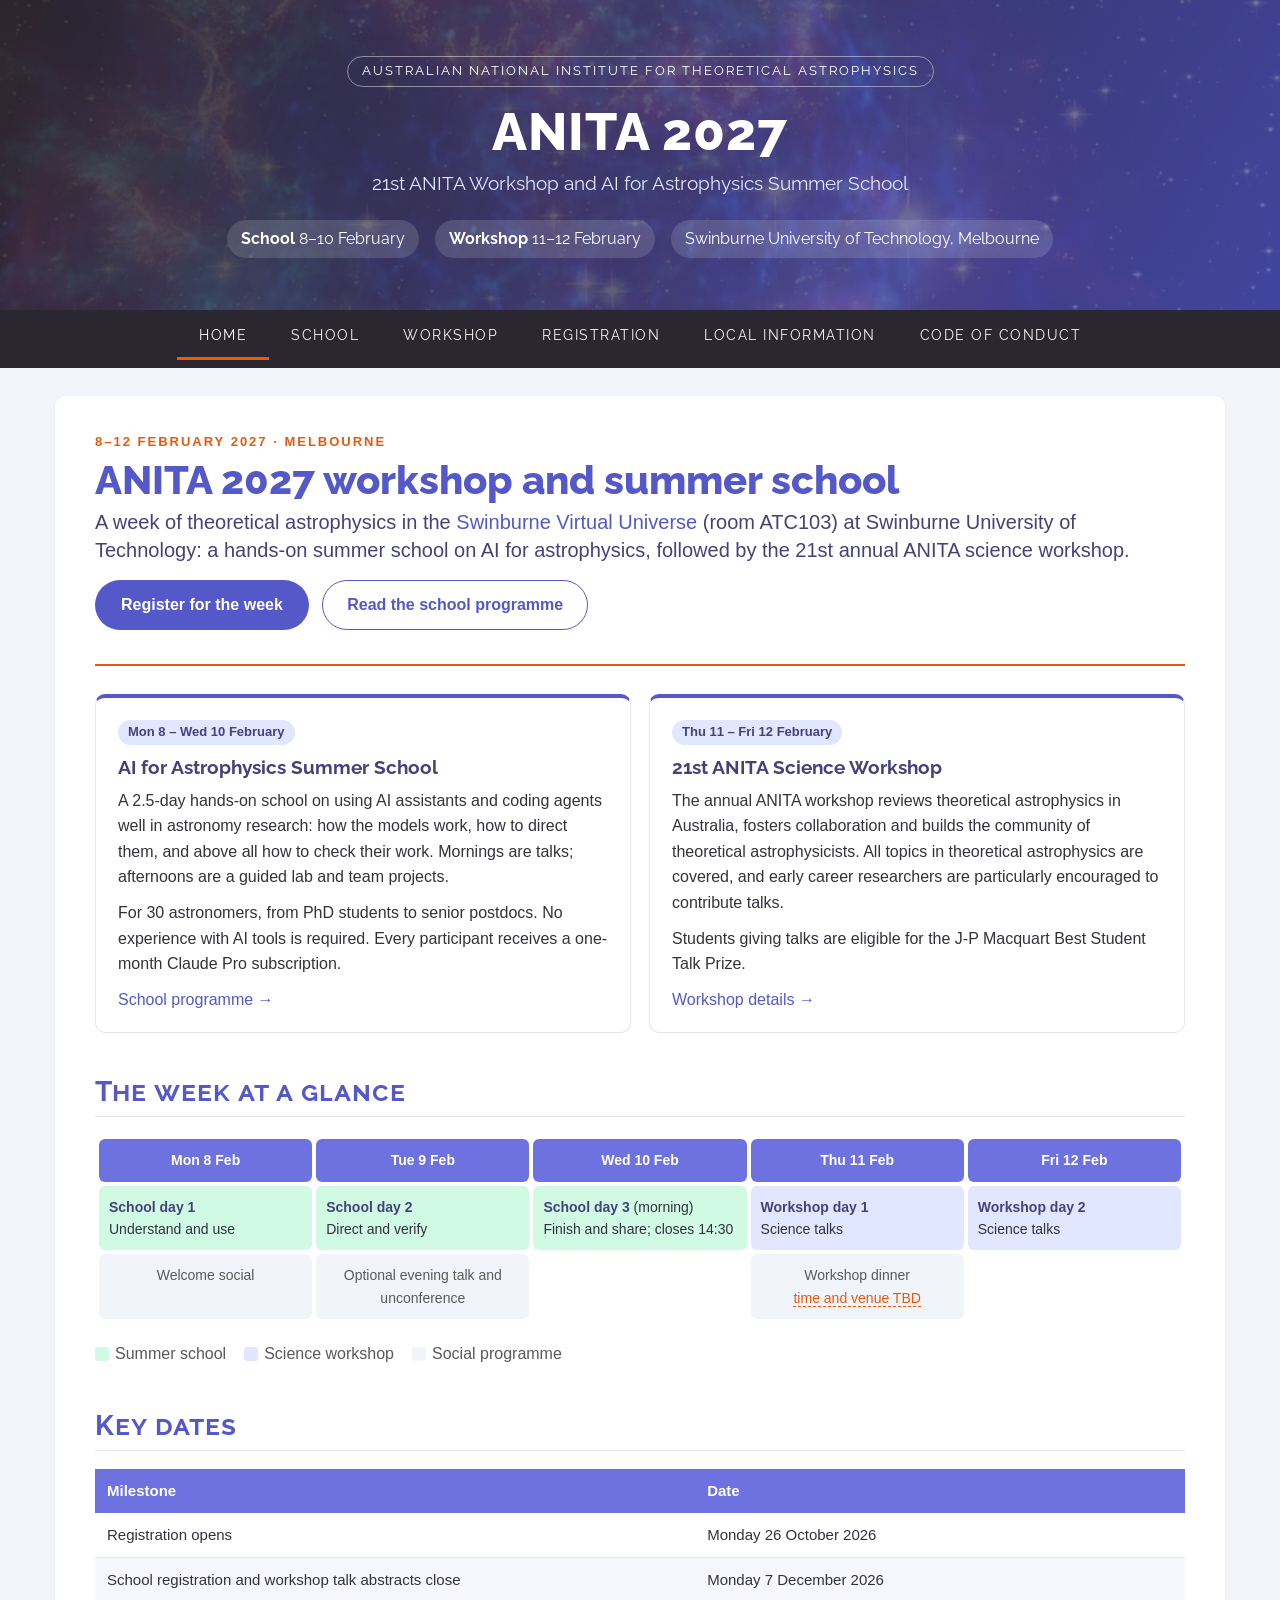
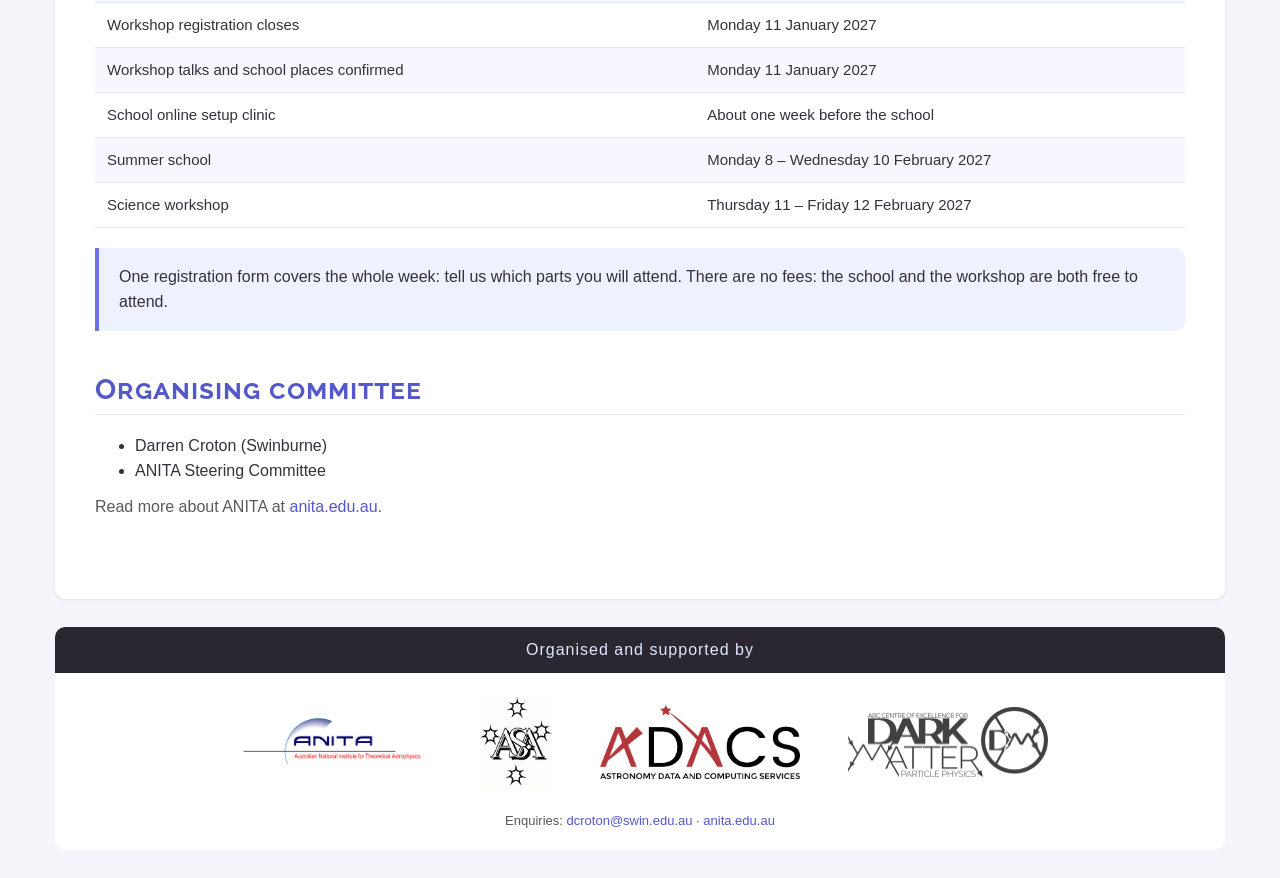
==== index.html @ dedacd28 "Create ANITA 2027 workshop and summer school website (draft) First draft of the site for the AI for " ====
<!DOCTYPE html>
<html lang="en">
<head>
    <meta charset="utf-8">
    <meta name="viewport" content="width=device-width, initial-scale=1">
    <!-- Pre-launch: keep out of search engines. Remove at launch. -->
    <meta name="robots" content="noindex, nofollow">
    <title>ANITA 2027 workshop and summer school</title>
    <meta name="description" content="The 21st ANITA Workshop and the AI for Astrophysics Summer School, 8-12 February 2027, Swinburne University of Technology, Melbourne.">

    <link rel="stylesheet" href="https://fonts.googleapis.com/css?family=Raleway:400,700,800">
    <link rel="stylesheet" href="https://maxcdn.bootstrapcdn.com/bootstrap/3.3.7/css/bootstrap.min.css"
          integrity="sha384-BVYiiSIFeK1dGmJRAkycuHAHRg32OmUcww7on3RYdg4Va+PmSTsz/K68vbdEjh4u" crossorigin="anonymous">
    <link rel="stylesheet" href="stylesheets/styles.css">

    <script src="https://ajax.googleapis.com/ajax/libs/jquery/1.12.4/jquery.min.js"></script>
    <script src="https://maxcdn.bootstrapcdn.com/bootstrap/3.3.7/js/bootstrap.min.js"
            integrity="sha384-Tc5IQib027qvyjSMfHjOMaLkfuWVxZxUPnCJA7l2mCWNIpG9mGCD8wGNIcPD7Txa"
            crossorigin="anonymous"></script>
    <script src="javascripts/w3data.js"></script>
    <script src="javascripts/site.js"></script>
</head>

<body>

<div w3-include-html="snippets/header.html"></div>
<div w3-include-html="snippets/nav.html"></div>

<main class="container main">

    <div class="page-hero">
        <div class="kicker">8&ndash;12 February 2027 &middot; Melbourne</div>
        <h1>ANITA 2027 workshop and summer school</h1>
        <p class="lead">A week of theoretical astrophysics in the <a href="https://www.swinburne.edu.au/research/facilities-equipment/virtual-universe/">Swinburne Virtual Universe</a> (room ATC103) at Swinburne University of Technology: a hands-on summer school on AI for astrophysics, followed by the 21st annual ANITA science workshop.</p>
        <p>
            <a class="btn-cta" href="registration.html">Register for the week</a>
            &nbsp;
            <a class="btn-ghost" href="school.html">Read the school programme</a>
        </p>
    </div>

    <section class="section">
        <div class="card-grid">
            <div class="card card-feature">
                <div class="pill">Mon 8 &ndash; Wed 10 February</div>
                <h3 style="margin-top: 12px;">AI for Astrophysics Summer School</h3>
                <p>A 2.5-day hands-on school on using AI assistants and coding agents well in astronomy research: how the models work, how to direct them, and above all how to check their work. Mornings are talks; afternoons are a guided lab and team projects.</p>
                <p>For 30 astronomers, from PhD students to senior postdocs. No experience with AI tools is required. Every participant receives a one-month Claude Pro subscription.</p>
                <p><a href="school.html">School programme &rarr;</a></p>
            </div>
            <div class="card card-feature">
                <div class="pill">Thu 11 &ndash; Fri 12 February</div>
                <h3 style="margin-top: 12px;">21st ANITA Science Workshop</h3>
                <p>The annual ANITA workshop reviews theoretical astrophysics in Australia, fosters collaboration and builds the community of theoretical astrophysicists. All topics in theoretical astrophysics are covered, and early career researchers are particularly encouraged to contribute talks.</p>
                <p>Students giving talks are eligible for the J-P Macquart Best Student Talk Prize.</p>
                <p><a href="workshop.html">Workshop details &rarr;</a></p>
            </div>
        </div>
    </section>

    <section class="section">
        <h2 class="section-title">The week at a glance</h2>
        <div class="table-wrap">
            <table class="glance glance-even">
                <thead>
                <tr>
                    <th>Mon 8 Feb</th>
                    <th>Tue 9 Feb</th>
                    <th>Wed 10 Feb</th>
                    <th>Thu 11 Feb</th>
                    <th>Fri 12 Feb</th>
                </tr>
                </thead>
                <tbody>
                <tr>
                    <td class="slot-hands"><strong>School day 1</strong><br>Understand and use</td>
                    <td class="slot-hands"><strong>School day 2</strong><br>Direct and verify</td>
                    <td class="slot-hands"><strong>School day 3</strong> (morning)<br>Finish and share; closes 14:30</td>
                    <td class="slot-talk"><strong>Workshop day 1</strong><br>Science talks</td>
                    <td class="slot-talk"><strong>Workshop day 2</strong><br>Science talks</td>
                </tr>
                <tr>
                    <td class="slot-break">Welcome social</td>
                    <td class="slot-break">Optional evening talk and unconference</td>
                    <td class="slot-empty"></td>
                    <td class="slot-break">Workshop dinner<br><span class="tbc">time and venue TBD</span></td>
                    <td class="slot-empty"></td>
                </tr>
                </tbody>
            </table>
        </div>
        <ul class="legend">
            <li><span class="swatch" style="background: var(--hands);"></span>Summer school</li>
            <li><span class="swatch" style="background: var(--talk);"></span>Science workshop</li>
            <li><span class="swatch" style="background: var(--break);"></span>Social programme</li>
        </ul>
    </section>

    <section class="section">
        <h2 class="section-title">Key dates</h2>
        <div class="table-wrap">
            <table class="table-clean">
                <thead>
                <tr><th>Milestone</th><th>Date</th></tr>
                </thead>
                <tbody>
                <tr><td>Registration opens</td><td>Monday 26 October 2026</td></tr>
                <tr><td>School registration and workshop talk abstracts close</td><td>Monday 7 December 2026</td></tr>
                <tr><td>Workshop registration closes</td><td>Monday 11 January 2027</td></tr>
                <tr><td>Workshop talks and school places confirmed</td><td>Monday 11 January 2027</td></tr>
                <tr><td>School online setup clinic</td><td>About one week before the school</td></tr>
                <tr><td>Summer school</td><td>Monday 8 &ndash; Wednesday 10 February 2027</td></tr>
                <tr><td>Science workshop</td><td>Thursday 11 &ndash; Friday 12 February 2027</td></tr>
                </tbody>
            </table>
        </div>
        <div class="callout">
            <p>One registration form covers the whole week: tell us which parts you will attend. There are no fees: the school and the workshop are both free to attend.</p>
        </div>
    </section>

    <section class="section">
        <h2 class="section-title">Organising committee</h2>
        <ul>
            <li>Darren Croton (Swinburne)</li>
            <li>ANITA Steering Committee</li>
        </ul>
        <p class="muted">Read more about ANITA at <a href="https://anita.edu.au/">anita.edu.au</a>.</p>
    </section>

</main>

<div class="container footer" w3-include-html="snippets/footer.html"></div>

</body>
</html>
---- stylesheets/styles.css ----
/*
 * ANITA 2027 workshop and summer school
 *
 * A refresh of the ANITA workshop sites (2017-2026): it keeps their
 * structure (banner header, dark navigation bar, white content panel,
 * "organised and supported by" logo footer, Raleway headings) and adopts
 * the visual language of the AI for Astrophysics school programme
 * (indigo palette, colour-coded schedule, level markers, tier colours).
 *
 * Bootstrap 3 is still loaded for the grid and the collapsing navbar;
 * everything here sits on top of it.
 *
 * Component vocabulary (see school.html for examples of each):
 *   .page-hero          title block at the top of a page
 *   .section            a page section; .section-title is its heading
 *   .toc                pill-style in-page navigation
 *   .card / .card-grid  boxed content in an auto-fitting grid
 *   .callout            highlighted aside (.callout-warm for notices)
 *   .table-clean        tables with an indigo header row
 *   .glance             colour-coded "programme at a glance" timetable
 *   .lvl.l110 etc.      experience range (New / Familiar / Experienced)
 *   .tier-*             Bronze / Silver / Gold cells
 *   .talk               a talk description card
 *   .tbc                inline marker for details still to be confirmed
 *   .btn-cta            primary call-to-action button
 */

:root {
    --indigo: #5458c9;
    --indigo-mid: #6e72e0;
    --indigo-soft: #7b7fe6;
    --indigo-deep: #45427a;
    --ink: #2a2730;
    --text: #33313b;
    --muted: #595959;
    --accent: #ea580c;
    --panel: #f7f8ff;
    --callout: #eef2ff;
    --line: #e5e7eb;
    --talk: #e0e7ff;
    --hands: #d1fae5;
    --break: #f1f5f9;
    --bronze: #fce3cc;
    --silver: #e5e7eb;
    --gold: #fef3c7;
    --page-bg: #f4f5fb;
    --radius: 10px;
}

html {
    scroll-behavior: smooth;
}

body {
    background-color: var(--page-bg);
    color: var(--text);
    font-family: "Helvetica Neue", Arial, sans-serif;
    font-size: 16px;
    line-height: 1.6;
}

h1, h2, h3, h4, .navbar, .site-header {
    font-family: Raleway, "Helvetica Neue", Arial, sans-serif;
}

h1, h2, h3, h4 {
    color: var(--indigo-deep);
    font-weight: 700;
}

a {
    color: var(--indigo);
}

a:hover, a:focus {
    color: var(--indigo-deep);
}

/*
 * Site header (shared snippet)
 */

.site-header {
    position: relative;
    margin: 0;
    padding: 56px 24px 48px;
    text-align: center;
    color: #fff;
    background-color: var(--indigo-deep);
    background-image:
        linear-gradient(120deg, rgba(42, 39, 48, 0.88), rgba(84, 88, 201, 0.78)),
        url("../images/banner.jpg");
    background-size: cover;
    background-position: center;
}

.site-header .eyebrow {
    display: inline-block;
    margin-bottom: 10px;
    padding: 4px 14px;
    border: 1px solid rgba(255, 255, 255, 0.45);
    border-radius: 999px;
    font-size: 13px;
    letter-spacing: 2px;
    text-transform: uppercase;
}

.site-header h1 {
    margin: 6px 0 8px;
    color: #fff;
    font-size: 52px;
    font-weight: 800;
    letter-spacing: 1px;
}

.site-header p {
    margin: 0;
    color: #e0e7ff;
    font-size: 19px;
}

.site-header .dates {
    margin-top: 18px;
    font-size: 16px;
}

.site-header .dates span {
    display: inline-block;
    margin: 4px 6px;
    padding: 6px 14px;
    border-radius: 999px;
    background: rgba(255, 255, 255, 0.14);
}

@media screen and (max-width: 767px) {
    .site-header {
        padding: 36px 16px 30px;
    }

    .site-header h1 {
        font-size: 34px;
    }

    .site-header p {
        font-size: 16px;
    }
}

/*
 * Navigation (shared snippet)
 */

.navbar {
    min-height: 0;
    margin: 0;
    border: none;
    border-radius: 0;
    background: var(--ink);
    background-image: none;
    box-shadow: none;
}

.navbar-collapse, .navbar-header {
    text-align: center;
    background-color: var(--ink);
}

.navbar-nav {
    display: inline-block;
    float: none;
}

.navbar-default .navbar-nav > li > a,
.navbar-default .navbar-nav > li > a:visited {
    padding: 15px 22px;
    color: #f8f8f8;
    font-size: 14px;
    letter-spacing: 1.5px;
    text-transform: uppercase;
    text-shadow: none;
}

.navbar-default .navbar-nav > li > a:hover,
.navbar-default .navbar-nav > li > a:focus {
    color: #fff;
    background: rgba(255, 255, 255, 0.08);
}

.navbar-default .navbar-nav > li.active > a,
.navbar-default .navbar-nav > li.active > a:hover {
    color: #fff;
    background: transparent;
    box-shadow: inset 0 -3px 0 var(--accent);
}

.navbar-default .navbar-nav > li > a.nav-cta {
    color: #fff;
    background: var(--indigo);
}

.navbar-default .navbar-toggle {
    border-color: #555;
}

.navbar-default .navbar-toggle:hover,
.navbar-default .navbar-toggle:focus {
    background-color: var(--ink);
}

.navbar-default .navbar-toggle .icon-bar {
    background-color: #fff;
}

@media screen and (max-width: 767px) {
    .navbar-collapse {
        padding: 0;
    }

    .navbar-default .navbar-nav {
        width: 100%;
        margin: 0;
    }

    .navbar-default .navbar-nav > li {
        border-bottom: 1px solid #444;
    }
}

/*
 * Main content panel
 */

.container.main {
    margin-top: 28px;
    margin-bottom: 28px;
    padding: 36px 40px;
    border-radius: var(--radius);
    background-color: #fff;
    box-shadow: 0 1px 3px rgba(42, 39, 48, 0.08);
}

@media screen and (max-width: 767px) {
    .container.main {
        margin-top: 0;
        padding: 20px 16px;
        border-radius: 0;
    }
}

/*
 * Page hero
 */

.page-hero {
    margin-bottom: 28px;
    padding-bottom: 24px;
    border-bottom: 2px solid var(--accent);
}

.page-hero .kicker {
    color: var(--accent);
    font-size: 13px;
    font-weight: 700;
    letter-spacing: 2px;
    text-transform: uppercase;
}

.page-hero h1 {
    margin: 6px 0 6px;
    color: var(--indigo);
    font-size: 40px;
    font-weight: 800;
}

.page-hero .lead {
    margin: 0 0 16px;
    color: var(--indigo-deep);
    font-size: 20px;
}

.meta-list {
    display: flex;
    flex-wrap: wrap;
    gap: 8px 22px;
    margin: 0;
    padding: 0;
    list-style: none;
    color: var(--muted);
    font-size: 15px;
}

.meta-list strong {
    color: var(--indigo-deep);
}

@media screen and (max-width: 767px) {
    .page-hero h1 {
        font-size: 30px;
    }

    .page-hero .lead {
        font-size: 17px;
    }
}

/*
 * In-page navigation
 */

.toc {
    display: flex;
    flex-wrap: wrap;
    gap: 8px;
    margin: 0 0 32px;
    padding: 0;
    list-style: none;
}

.toc a {
    display: inline-block;
    padding: 6px 14px;
    border: 1px solid var(--talk);
    border-radius: 999px;
    background: var(--panel);
    font-size: 14px;
    text-decoration: none;
}

.toc a:hover {
    border-color: var(--indigo-soft);
    background: var(--callout);
}

/*
 * Sections
 */

.section {
    margin-bottom: 44px;
    scroll-margin-top: 16px;
}

.section-title {
    margin: 0 0 18px;
    padding-bottom: 8px;
    border-bottom: 1px solid var(--line);
    color: var(--indigo);
    font-size: 28px;
    font-variant: small-caps;
    letter-spacing: 1px;
}

.section h3 {
    margin-top: 26px;
    font-size: 21px;
}

.section h4 {
    margin: 24px 0 10px;
    color: var(--indigo);
    font-size: 17px;
    letter-spacing: 0.5px;
    text-transform: uppercase;
}

.mt-sm {
    margin-top: 14px;
}

.section p, .section li {
    font-size: 16px;
}

.muted {
    color: var(--muted);
}

/*
 * Cards
 */

.card-grid {
    display: grid;
    grid-template-columns: repeat(auto-fit, minmax(260px, 1fr));
    gap: 18px;
    margin: 18px 0;
}

.card {
    padding: 20px 22px;
    border: 1px solid var(--line);
    border-radius: var(--radius);
    background: var(--panel);
}

.card h3 {
    margin-top: 0;
    font-size: 19px;
}

.card > :last-child {
    margin-bottom: 0;
}

.card-feature {
    border-top: 4px solid var(--indigo);
    background: #fff;
}

/*
 * Callouts
 */

.callout {
    margin: 20px 0;
    padding: 16px 20px;
    border-left: 4px solid var(--indigo-mid);
    border-radius: 0 var(--radius) var(--radius) 0;
    background: var(--callout);
}

.callout > :first-child {
    margin-top: 0;
}

.callout > :last-child {
    margin-bottom: 0;
}

.callout-warm {
    border-left-color: var(--accent);
    background: #fff4e5;
}

/*
 * Tables
 */

.table-wrap {
    overflow-x: auto;
    margin: 18px 0;
}

.table-clean {
    width: 100%;
    border-collapse: collapse;
    font-size: 15px;
}

.table-clean th {
    padding: 10px 12px;
    background: var(--indigo-mid);
    color: #fff;
    font-weight: 700;
    text-align: left;
}

.table-clean tbody th {
    background: var(--callout);
    color: var(--indigo-deep);
    vertical-align: top;
}

.table-clean td {
    padding: 10px 12px;
    border-bottom: 1px solid var(--line);
    vertical-align: top;
}

.table-clean tbody tr:nth-child(even) td {
    background: var(--panel);
}

/*
 * Programme at a glance
 */

.glance {
    width: 100%;
    min-width: 640px;
    border-collapse: separate;
    border-spacing: 4px;
    font-size: 14px;
    table-layout: fixed;
}

.glance thead th:first-child {
    width: 110px;
}

.glance.glance-even thead th:first-child {
    width: auto;
}

.glance th {
    padding: 10px;
    border-radius: 6px;
    background: var(--indigo-mid);
    color: #fff;
    text-align: center;
}

.glance th small {
    display: block;
    font-weight: 400;
    opacity: 0.9;
}

.glance td {
    padding: 10px;
    border-radius: 6px;
    vertical-align: top;
}

.glance td.time {
    width: 110px;
    background: var(--break);
    color: var(--muted);
    font-weight: 700;
    white-space: nowrap;
}

/* Equal-width day columns, for timetables without a time column. */
.glance.glance-even {
    table-layout: fixed;
}

.glance .slot-talk {
    background: var(--talk);
}

.glance .slot-hands {
    background: var(--hands);
}

.glance .slot-break {
    background: var(--break);
    color: var(--muted);
    text-align: center;
}

.glance .slot-empty {
    background: transparent;
}

.glance strong {
    color: var(--indigo-deep);
}

.legend {
    display: flex;
    flex-wrap: wrap;
    gap: 8px 18px;
    margin: 10px 0 0;
    padding: 0;
    list-style: none;
    color: var(--muted);
    font-size: 14px;
}

.legend .swatch {
    display: inline-block;
    width: 14px;
    height: 14px;
    margin-right: 6px;
    border-radius: 3px;
    vertical-align: -2px;
}

/*
 * Level markers and tiers
 */

.lvl {
    color: var(--indigo);
    font-weight: 700;
    letter-spacing: 1px;
    white-space: nowrap;
}

/* Three-step experience scale (New, Familiar, Experienced). The class
 * name is a mask of the levels a session covers: filled dots for covered
 * levels, hollow dots for the rest, e.g. .l110 = new to familiar. */
.lvl.l100::before { content: "\25CF\25CB\25CB"; }
.lvl.l010::before { content: "\25CB\25CF\25CB"; }
.lvl.l001::before { content: "\25CB\25CB\25CF"; }
.lvl.l110::before { content: "\25CF\25CF\25CB"; }
.lvl.l011::before { content: "\25CB\25CF\25CF"; }
.lvl.l111::before { content: "\25CF\25CF\25CF"; }

.lvl[data-label]::after {
    content: " " attr(data-label);
    color: var(--muted);
    font-weight: 400;
    letter-spacing: 0;
}

tr.tier-bronze td,
.tier-bronze {
    background: var(--bronze);
}

tr.tier-silver td,
.tier-silver {
    background: var(--silver);
}

tr.tier-gold td,
.tier-gold {
    background: var(--gold);
}

.tier-table td:first-child {
    width: 110px;
    font-weight: 700;
}

/*
 * Talk cards
 */

.talk {
    margin: 18px 0;
    padding: 20px 22px;
    border: 1px solid var(--line);
    border-left: 4px solid var(--indigo-mid);
    border-radius: 0 var(--radius) var(--radius) 0;
}

.talk.optional {
    border-left-color: var(--indigo-deep);
    border-left-style: dashed;
}

.talk h3 {
    margin: 0 0 4px;
    font-size: 20px;
}

.talk .code {
    color: var(--accent);
}

.talk .talk-meta {
    margin-bottom: 10px;
    color: var(--muted);
    font-size: 14px;
}

.try-it {
    margin: 12px 0 8px;
    padding: 10px 14px;
    border-radius: 6px;
    background: var(--hands);
}

.try-it::before {
    content: "Try it: ";
    color: #047857;
    font-weight: 700;
}

.connects {
    color: var(--muted);
    font-size: 14px;
}

/*
 * Pills, buttons and placeholders
 */

.pill {
    display: inline-block;
    padding: 2px 10px;
    border-radius: 999px;
    background: var(--talk);
    color: var(--indigo-deep);
    font-size: 13px;
    font-weight: 700;
}

.btn-cta, .btn-cta:visited, button.btn-cta {
    display: inline-block;
    padding: 12px 26px;
    border-radius: 999px;
    background: var(--indigo);
    border: none;
    color: #fff;
    font-size: 16px;
    font-weight: 700;
    text-decoration: none;
    transition: background 0.15s ease;
}

.btn-cta:hover, .btn-cta:focus {
    background: var(--indigo-deep);
    color: #fff;
    text-decoration: none;
}

.btn-ghost, .btn-ghost:visited {
    display: inline-block;
    padding: 11px 24px;
    border: 1px solid var(--indigo);
    border-radius: 999px;
    color: var(--indigo);
    font-weight: 700;
    text-decoration: none;
}

.btn-ghost:hover {
    background: var(--callout);
    text-decoration: none;
}

.tbc {
    border-bottom: 1px dashed var(--accent);
    color: var(--accent);
}

/*
 * Forms (registration page)
 */

.form-section {
    margin: 0 0 28px;
    padding: 22px 24px;
    border: 1px solid var(--line);
    border-radius: var(--radius);
    background: var(--panel);
}

.form-section legend {
    width: auto;
    margin: 0;
    padding: 0 8px;
    border: none;
    color: var(--indigo);
    font-family: Raleway, Arial, sans-serif;
    font-size: 21px;
    font-weight: 700;
}

.field {
    margin-bottom: 16px;
}

[hidden] {
    display: none !important;
}

.field > label, .field > .label {
    display: block;
    padding: 0;
    border-radius: 0;
    font-size: 16px;
    line-height: 1.5;
    text-align: left;
    white-space: normal;
    margin-bottom: 4px;
    color: var(--indigo-deep);
    font-weight: 700;
}

.field .hint {
    margin: 0 0 6px;
    color: var(--muted);
    font-size: 14px;
}

.field input[type="text"],
.field input[type="email"],
.field select,
.field textarea {
    width: 100%;
    padding: 9px 12px;
    border: 1px solid #c7cbe6;
    border-radius: 6px;
    background: #fff;
    font-size: 16px;
}

.field input:focus, .field select:focus, .field textarea:focus {
    border-color: var(--indigo);
    outline: 2px solid var(--talk);
}

.req::after {
    content: " *";
    color: var(--accent);
}

.choice-grid {
    display: grid;
    grid-template-columns: repeat(auto-fit, minmax(240px, 1fr));
    gap: 10px;
}

.choice,
.field .choice {
    display: flex;
    gap: 10px;
    align-items: flex-start;
    margin: 0;
    padding: 12px 14px;
    border: 1px solid #c7cbe6;
    border-radius: 8px;
    background: #fff;
    font-weight: 400;
    cursor: pointer;
}

.form-section fieldset legend {
    margin-bottom: 4px;
    padding: 0;
    color: var(--indigo-deep);
    font-family: inherit;
    font-size: 16px;
}

.choice input {
    margin-top: 4px;
}

.choice:has(input:checked) {
    border-color: var(--indigo);
    background: var(--callout);
}

.choice small {
    display: block;
    color: var(--muted);
}

/*
 * Footer (shared snippet)
 */

.footer {
    margin-bottom: 28px;
    padding: 0;
    border-radius: var(--radius);
    background-color: #fff;
    text-align: center;
    overflow: hidden;
}

.footer .footer-bar {
    margin: 0;
    padding: 10px;
    background-color: var(--ink);
    color: #e0e7ff;
    letter-spacing: 1px;
}

.footer .logo-bar {
    margin: 0;
    padding: 24px 20px;
}

#logo-container {
    display: flex;
    flex-wrap: wrap;
    gap: 24px 48px;
    align-items: center;
    justify-content: center;
}

.logo-image {
    max-width: 200px;
    max-height: 90px;
}

.footer .footer-note {
    padding: 0 20px 18px;
    color: var(--muted);
    font-size: 13px;
}

@media print {
    .navbar, .toc, .footer {
        display: none;
    }

    .site-header {
        padding: 12px;
        background: none;
        color: var(--ink);
    }

    .site-header h1, .site-header p {
        color: var(--ink);
    }
}
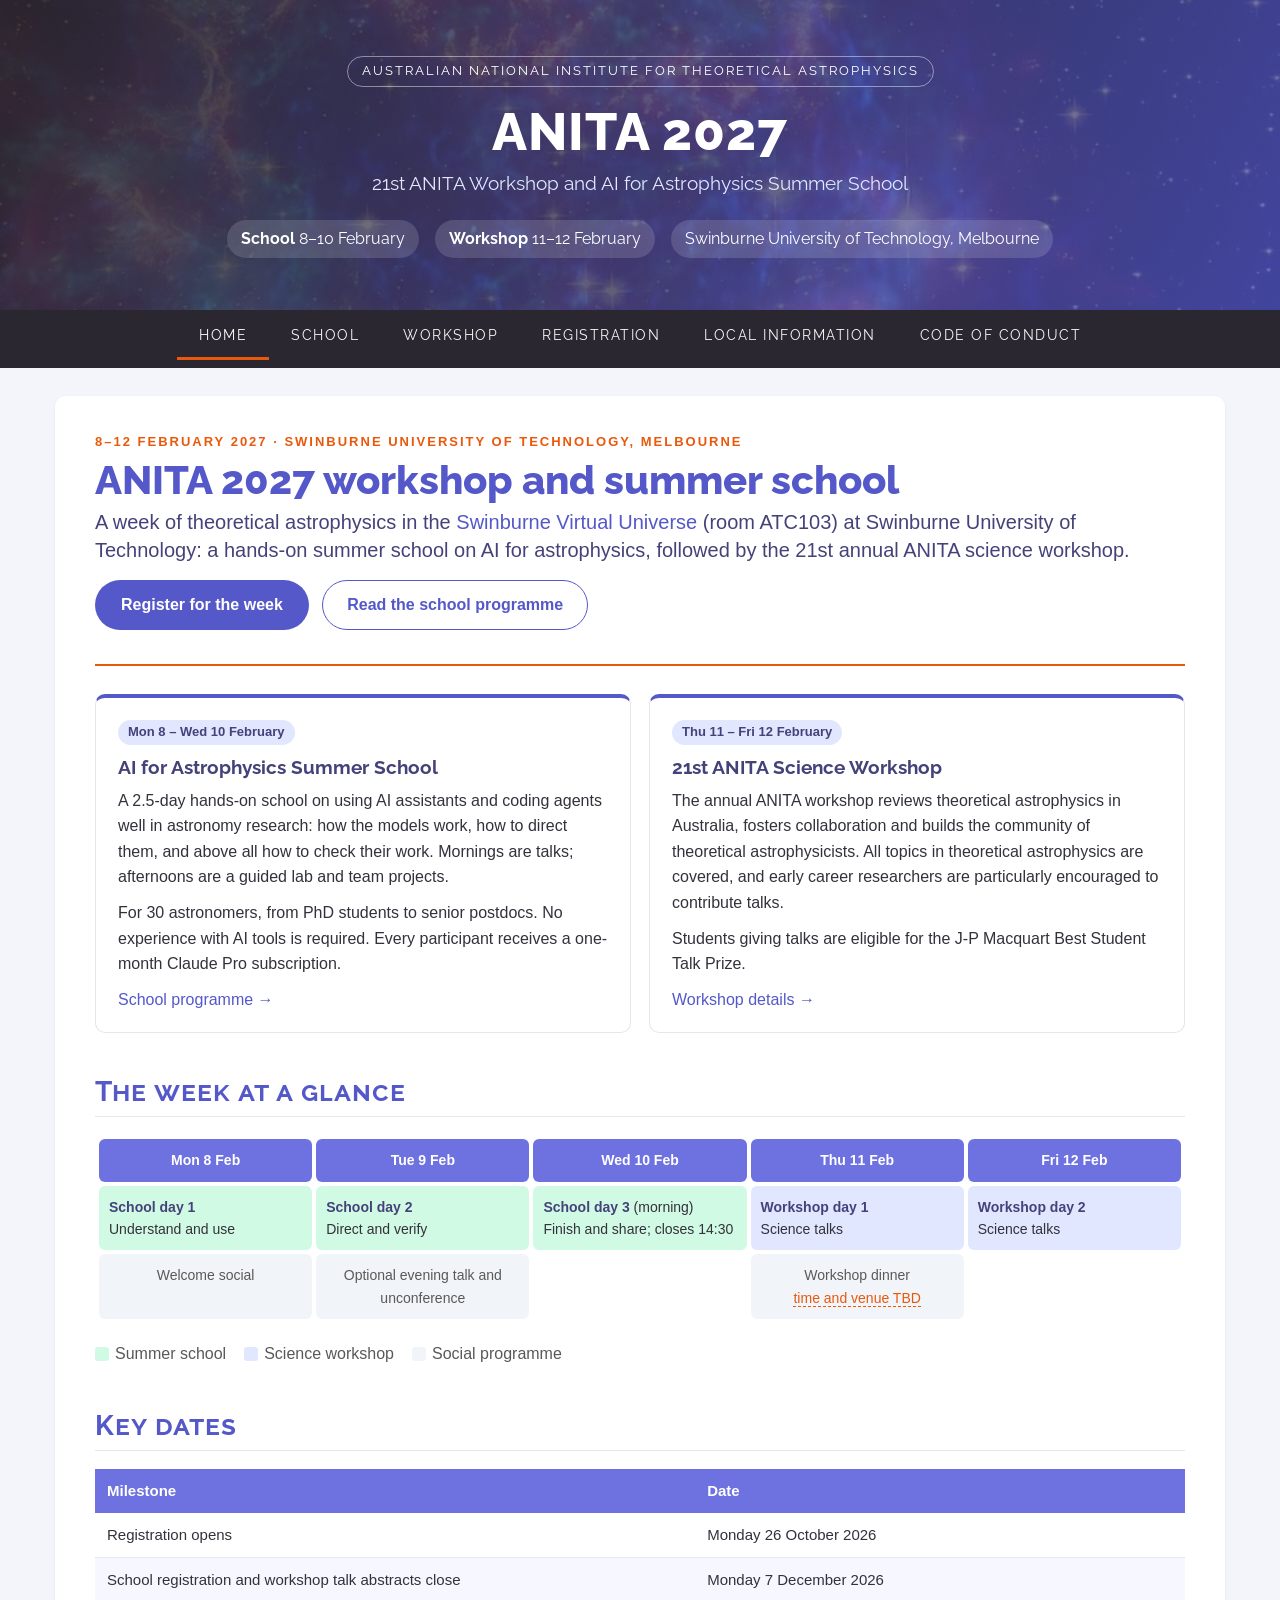
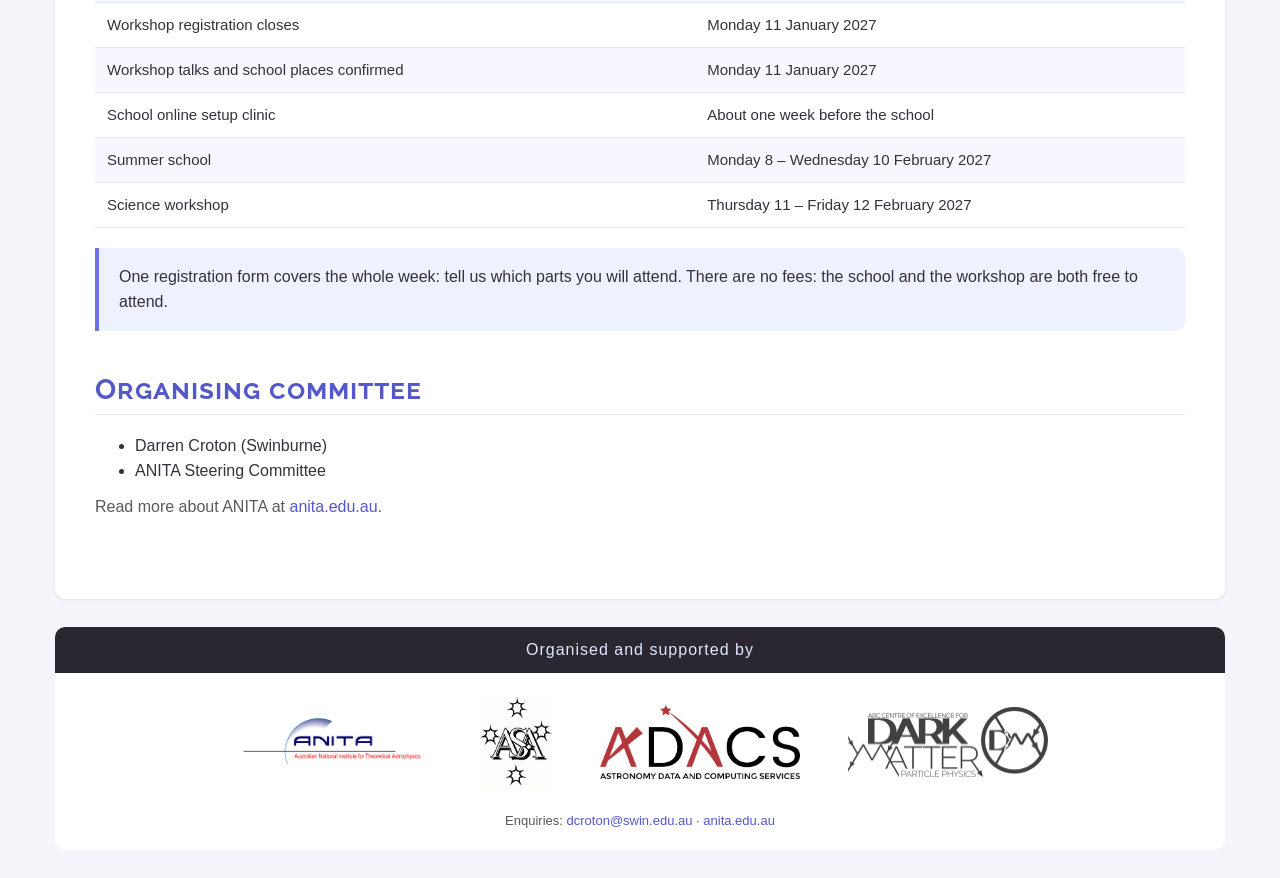
==== commit 5b8d6d3a: "Show university and city in home page date line The school and workshop pages give "Swinburne Univer" ====
--- a/index.html
+++ b/index.html
@@ -29,7 +29,7 @@
 <main class="container main">
 
     <div class="page-hero">
-        <div class="kicker">8&ndash;12 February 2027 &middot; Melbourne</div>
+        <div class="kicker">8&ndash;12 February 2027 &middot; Swinburne University of Technology, Melbourne</div>
         <h1>ANITA 2027 workshop and summer school</h1>
         <p class="lead">A week of theoretical astrophysics in the <a href="https://www.swinburne.edu.au/research/facilities-equipment/virtual-universe/">Swinburne Virtual Universe</a> (room ATC103) at Swinburne University of Technology: a hands-on summer school on AI for astrophysics, followed by the 21st annual ANITA science workshop.</p>
         <p>
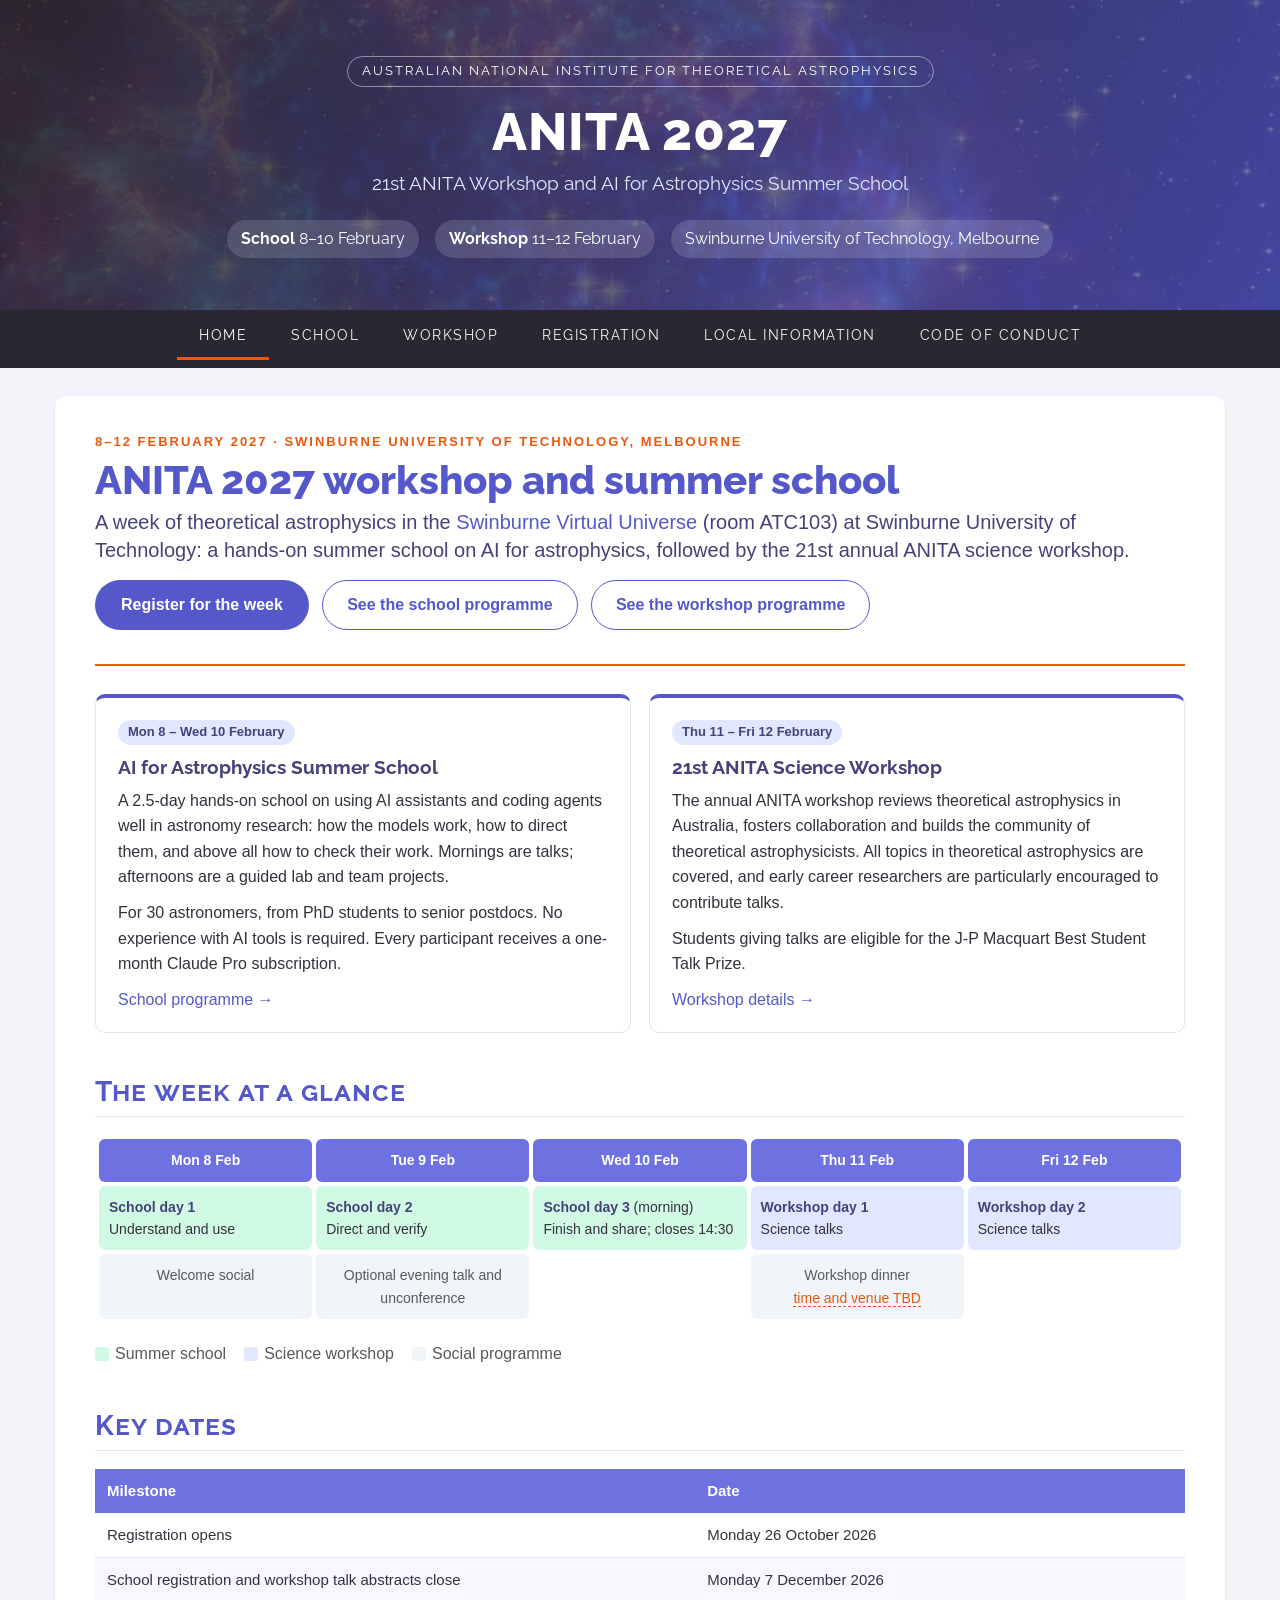
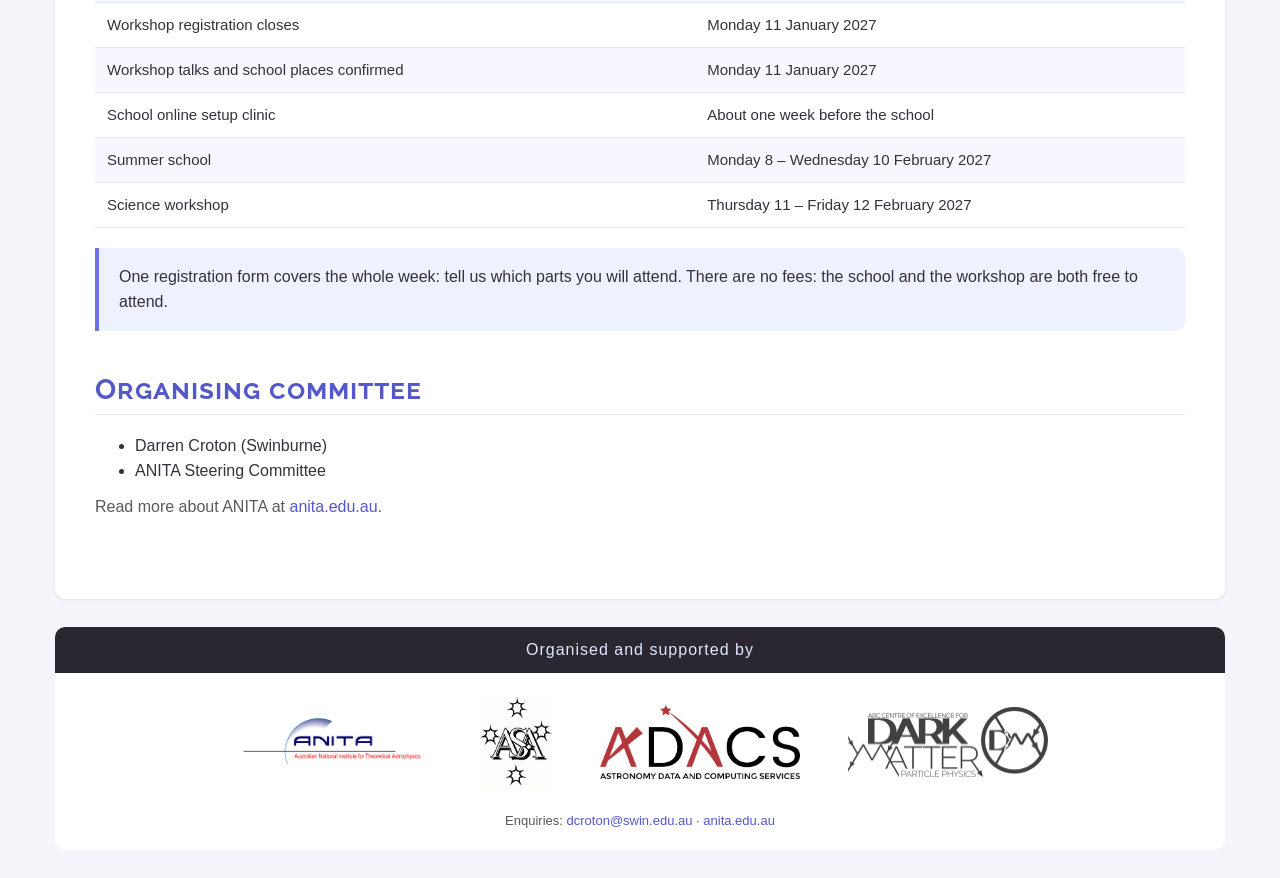
==== commit ee65f498: "Add workshop programme button to home page Give the workshop the same prominence as the school in th" ====
--- a/index.html
+++ b/index.html
@@ -35,7 +35,9 @@
         <p>
             <a class="btn-cta" href="registration.html">Register for the week</a>
             &nbsp;
-            <a class="btn-ghost" href="school.html">Read the school programme</a>
+            <a class="btn-ghost" href="school.html">See the school programme</a>
+            &nbsp;
+            <a class="btn-ghost" href="workshop.html">See the workshop programme</a>
         </p>
     </div>
 
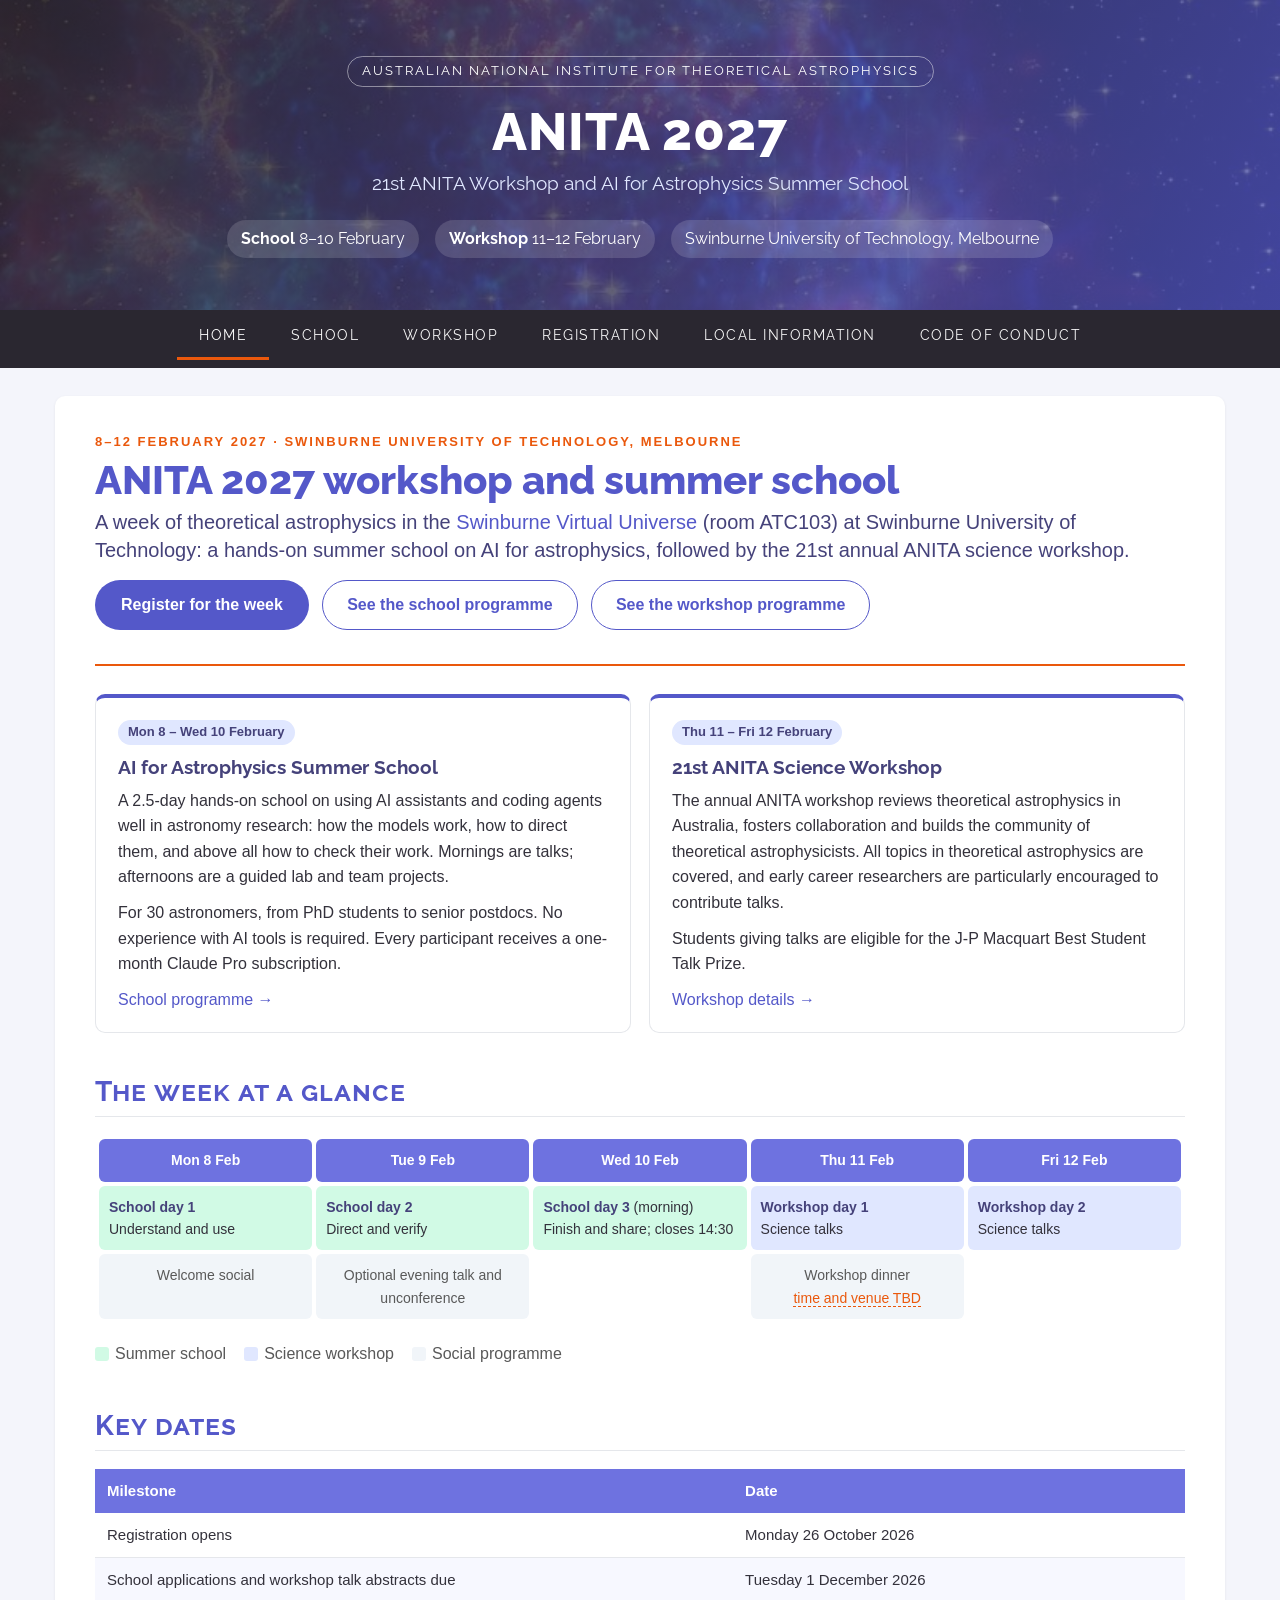
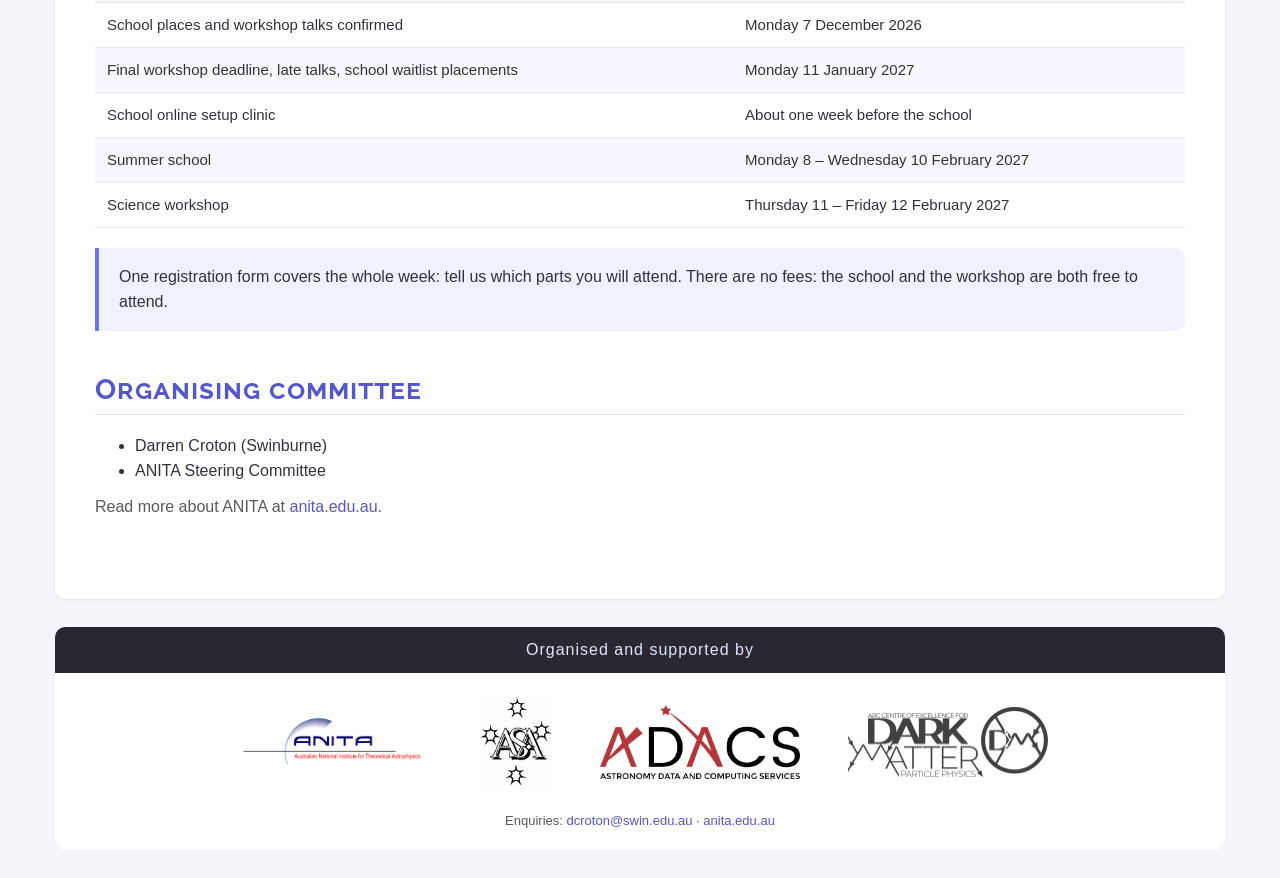
==== commit a89b2b9b: "Bring forward school and talk decision dates for WA travellers Western Australian participants need " ====
--- a/index.html
+++ b/index.html
@@ -107,9 +107,9 @@
                 </thead>
                 <tbody>
                 <tr><td>Registration opens</td><td>Monday 26 October 2026</td></tr>
-                <tr><td>School registration and workshop talk abstracts close</td><td>Monday 7 December 2026</td></tr>
-                <tr><td>Workshop registration closes</td><td>Monday 11 January 2027</td></tr>
-                <tr><td>Workshop talks and school places confirmed</td><td>Monday 11 January 2027</td></tr>
+                <tr><td>School applications and workshop talk abstracts due</td><td>Tuesday 1 December 2026</td></tr>
+                <tr><td>School places and workshop talks confirmed</td><td>Monday 7 December 2026</td></tr>
+                <tr><td>Final workshop deadline, late talks, school waitlist placements</td><td>Monday 11 January 2027</td></tr>
                 <tr><td>School online setup clinic</td><td>About one week before the school</td></tr>
                 <tr><td>Summer school</td><td>Monday 8 &ndash; Wednesday 10 February 2027</td></tr>
                 <tr><td>Science workshop</td><td>Thursday 11 &ndash; Friday 12 February 2027</td></tr>
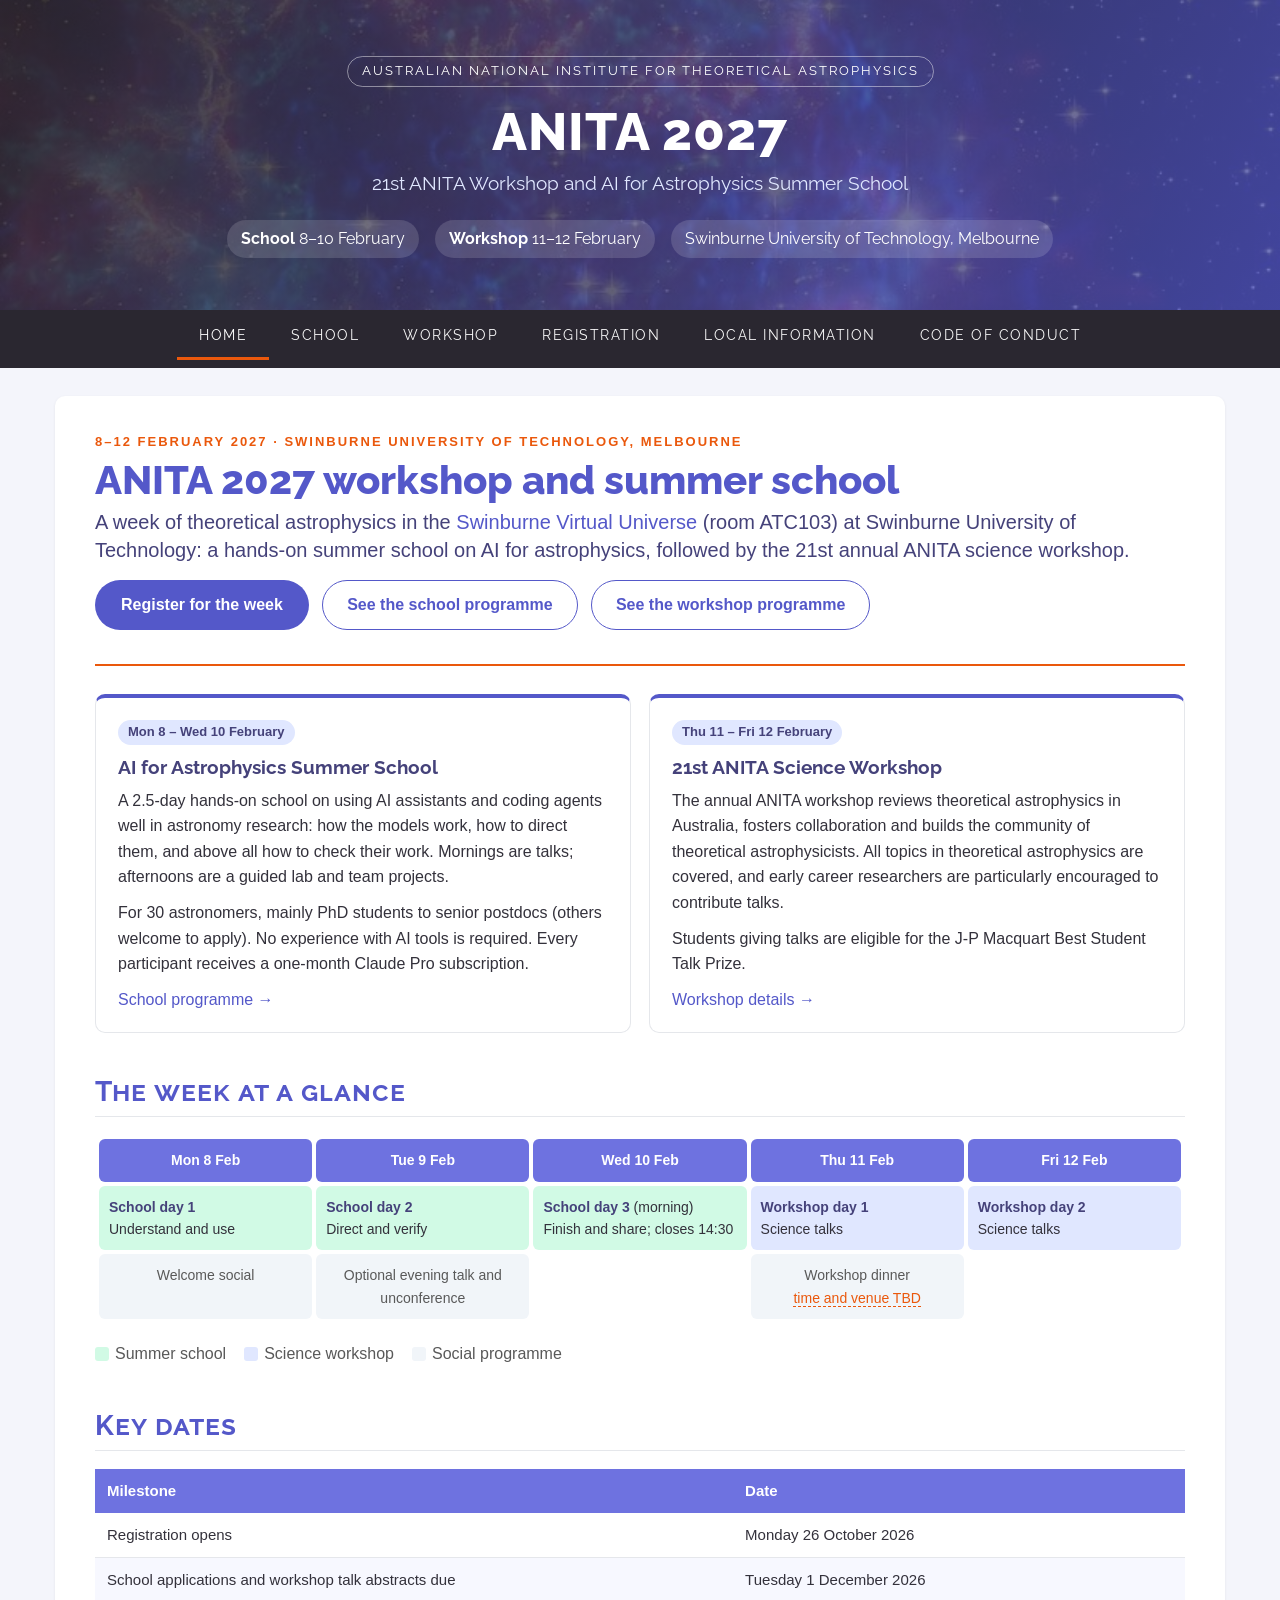
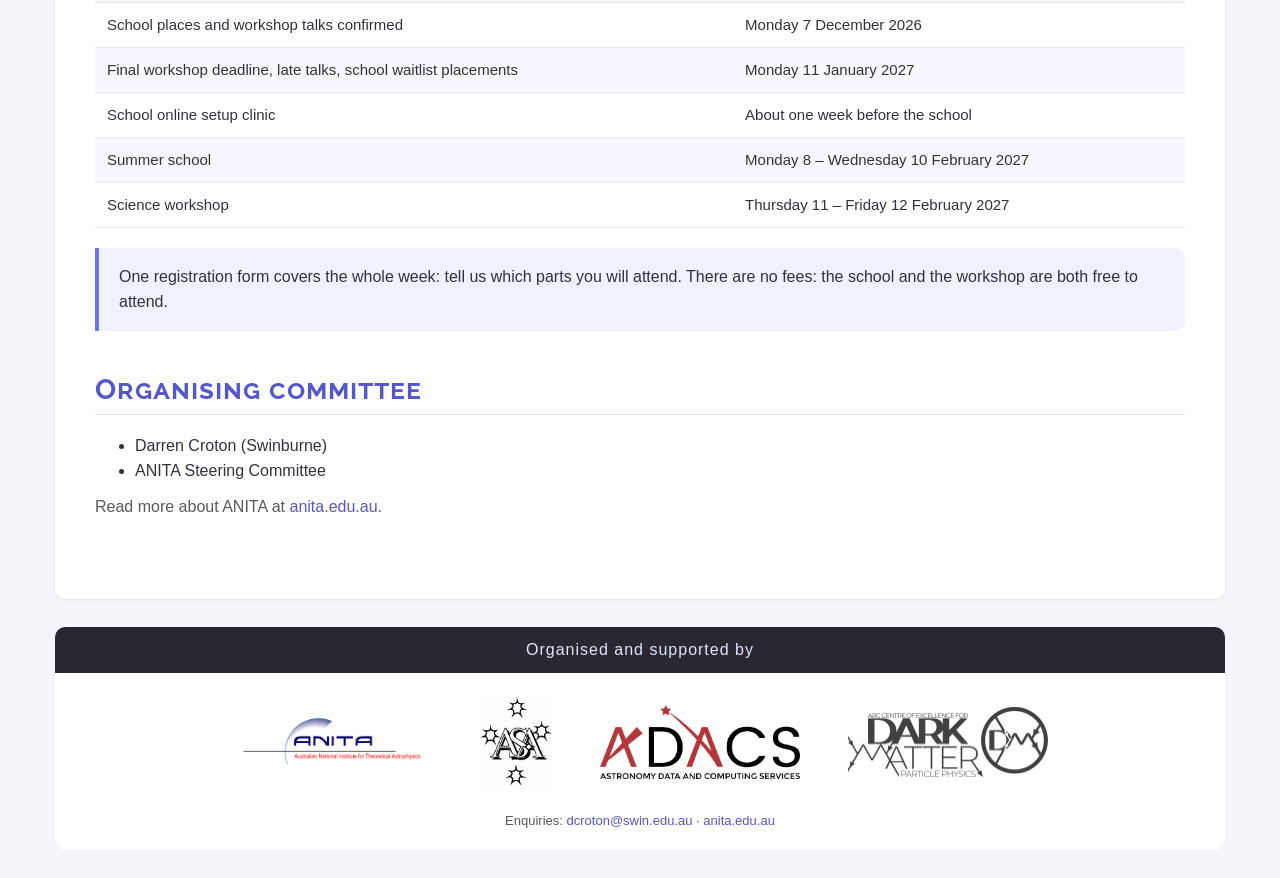
==== commit 1f0550ea: "Reorder school page and make site wording consistent Restructure the school page so a prospective ap" ====
--- a/index.html
+++ b/index.html
@@ -35,9 +35,9 @@
         <p>
             <a class="btn-cta" href="registration.html">Register for the week</a>
             &nbsp;
-            <a class="btn-ghost" href="school.html">See the school programme</a>
+            <a class="btn-ghost" href="school.html#glance">See the school programme</a>
             &nbsp;
-            <a class="btn-ghost" href="workshop.html">See the workshop programme</a>
+            <a class="btn-ghost" href="workshop.html#programme">See the workshop programme</a>
         </p>
     </div>
 
@@ -47,8 +47,8 @@
                 <div class="pill">Mon 8 &ndash; Wed 10 February</div>
                 <h3 style="margin-top: 12px;">AI for Astrophysics Summer School</h3>
                 <p>A 2.5-day hands-on school on using AI assistants and coding agents well in astronomy research: how the models work, how to direct them, and above all how to check their work. Mornings are talks; afternoons are a guided lab and team projects.</p>
-                <p>For 30 astronomers, from PhD students to senior postdocs. No experience with AI tools is required. Every participant receives a one-month Claude Pro subscription.</p>
-                <p><a href="school.html">School programme &rarr;</a></p>
+                <p>For 30 astronomers, mainly PhD students to senior postdocs (others welcome to apply). No experience with AI tools is required. Every participant receives a one-month Claude Pro subscription.</p>
+                <p><a href="school.html#glance">School programme &rarr;</a></p>
             </div>
             <div class="card card-feature">
                 <div class="pill">Thu 11 &ndash; Fri 12 February</div>
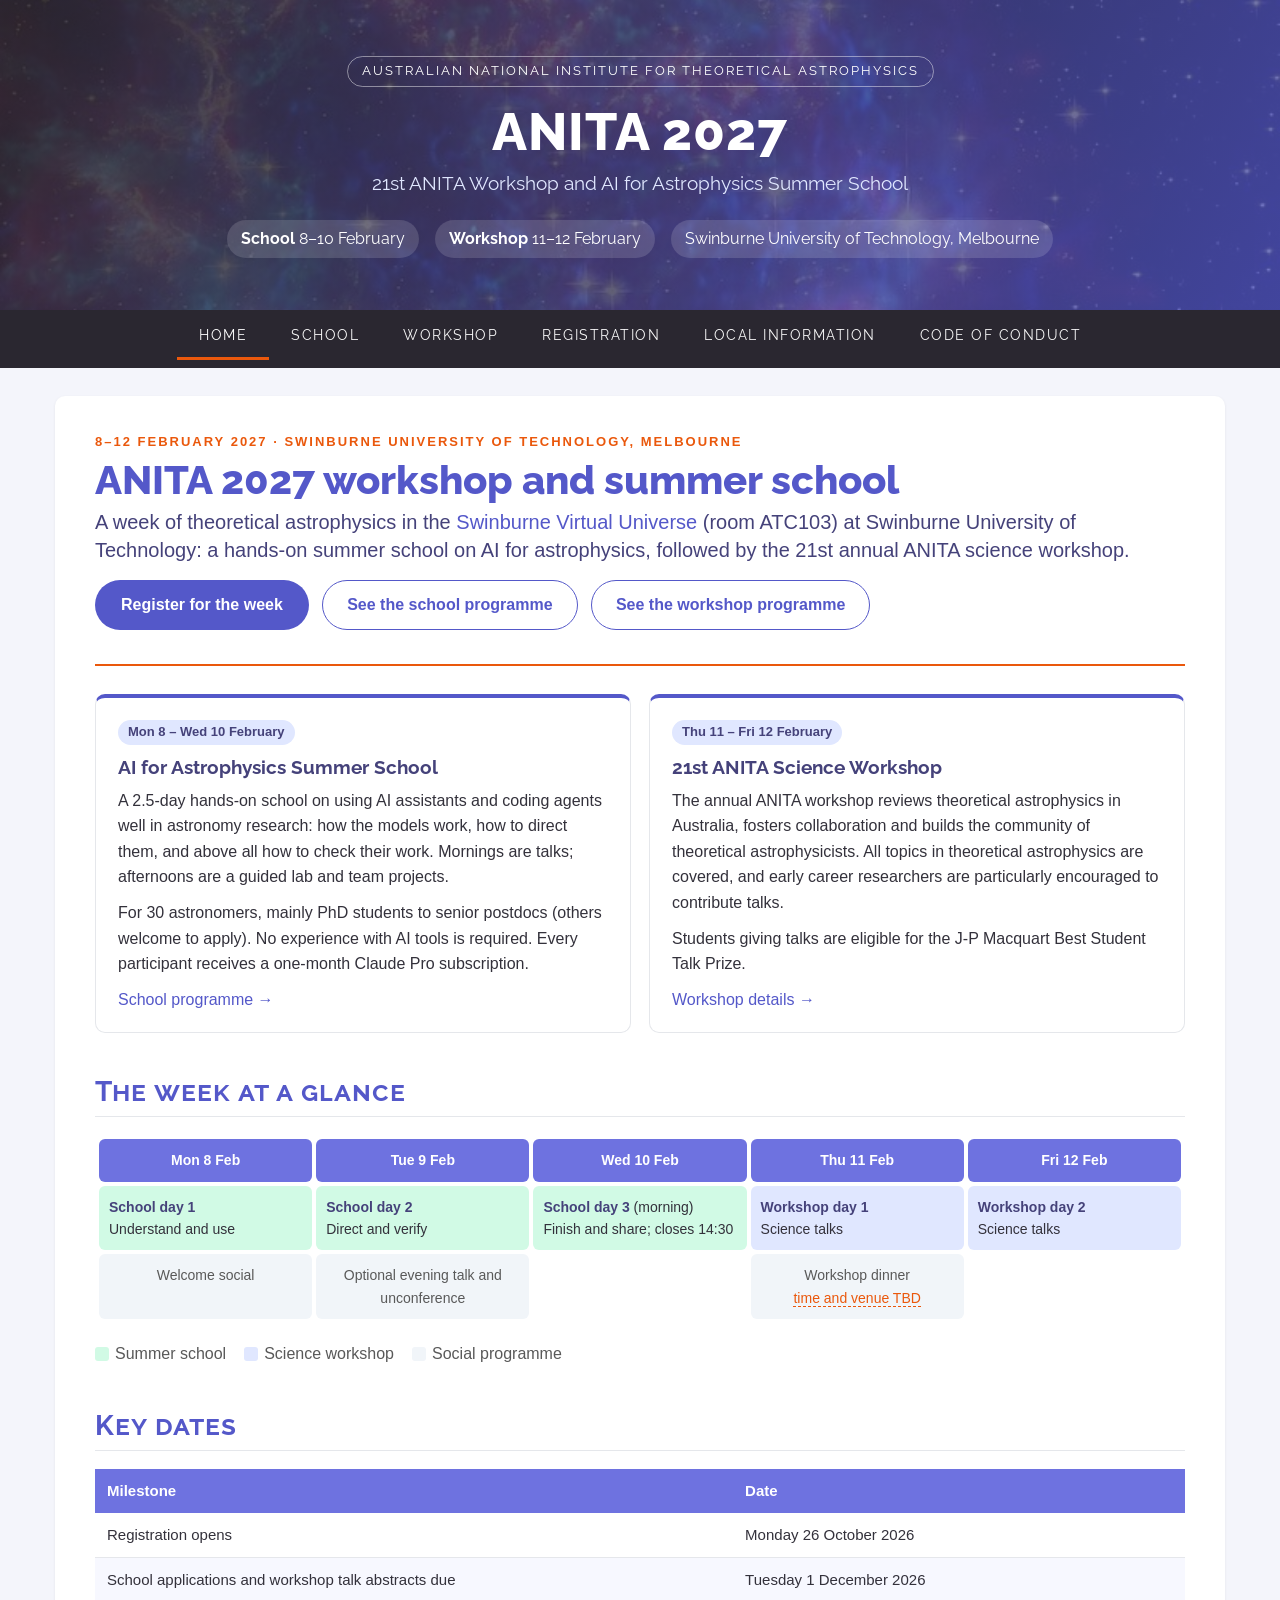
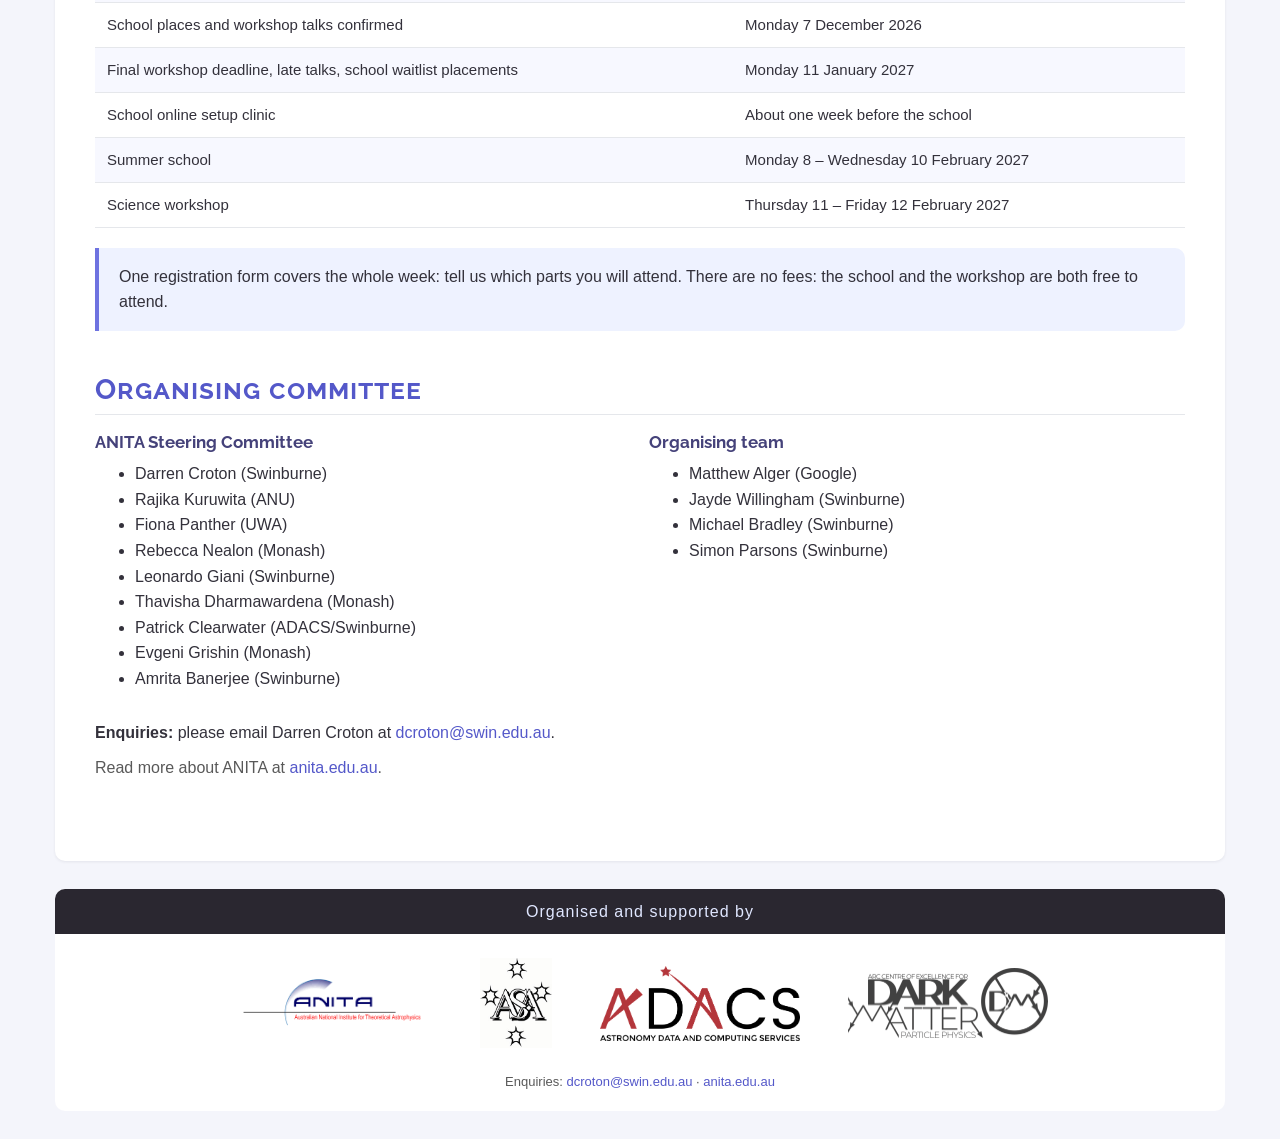
==== commit 693e2be1: "Update organising committee and add enquiries contact on home page Show the ANITA Steering Committee" ====
--- a/index.html
+++ b/index.html
@@ -123,10 +123,32 @@
 
     <section class="section">
         <h2 class="section-title">Organising committee</h2>
-        <ul>
-            <li>Darren Croton (Swinburne)</li>
-            <li>ANITA Steering Committee</li>
-        </ul>
+        <div class="card-grid">
+            <div>
+                <h3 class="committee-title">ANITA Steering Committee</h3>
+                <ul>
+                    <li>Darren Croton (Swinburne)</li>
+                    <li>Rajika Kuruwita (ANU)</li>
+                    <li>Fiona Panther (UWA)</li>
+                    <li>Rebecca Nealon (Monash)</li>
+                    <li>Leonardo Giani (Swinburne)</li>
+                    <li>Thavisha Dharmawardena (Monash)</li>
+                    <li>Patrick Clearwater (ADACS/Swinburne)</li>
+                    <li>Evgeni Grishin (Monash)</li>
+                    <li>Amrita Banerjee (Swinburne)</li>
+                </ul>
+            </div>
+            <div>
+                <h3 class="committee-title">Organising team</h3>
+                <ul>
+                    <li>Matthew Alger (Google)</li>
+                    <li>Jayde Willingham (Swinburne)</li>
+                    <li>Michael Bradley (Swinburne)</li>
+                    <li>Simon Parsons (Swinburne)</li>
+                </ul>
+            </div>
+        </div>
+        <p><strong>Enquiries:</strong> please email Darren Croton at <a href="mailto:dcroton@swin.edu.au">dcroton@swin.edu.au</a>.</p>
         <p class="muted">Read more about ANITA at <a href="https://anita.edu.au/">anita.edu.au</a>.</p>
     </section>
 
--- a/stylesheets/styles.css
+++ b/stylesheets/styles.css
@@ -375,6 +375,13 @@
     color: var(--muted);
 }
 
+/* Small bold column heading, a little above body text size (committee lists). */
+.section .committee-title {
+    margin-top: 0;
+    font-size: 17px;
+    font-weight: 700;
+}
+
 /*
  * Cards
  */
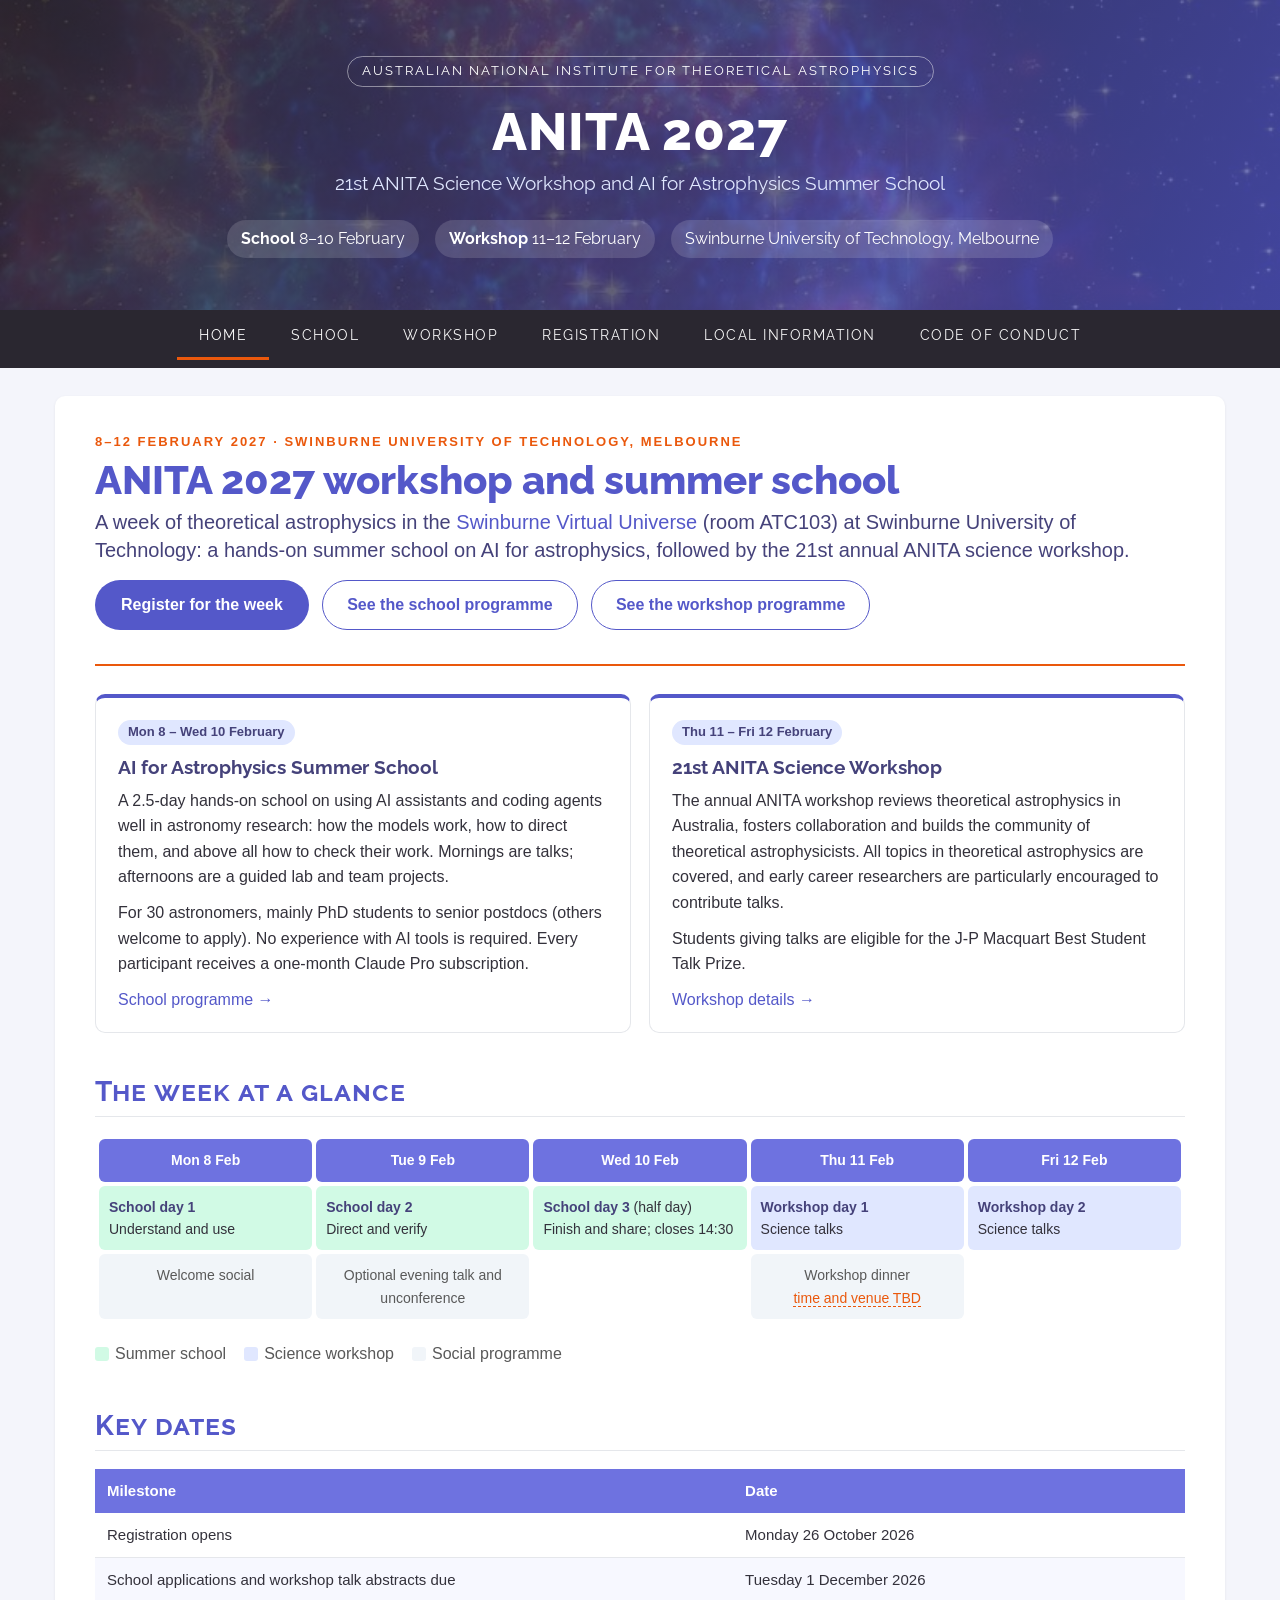
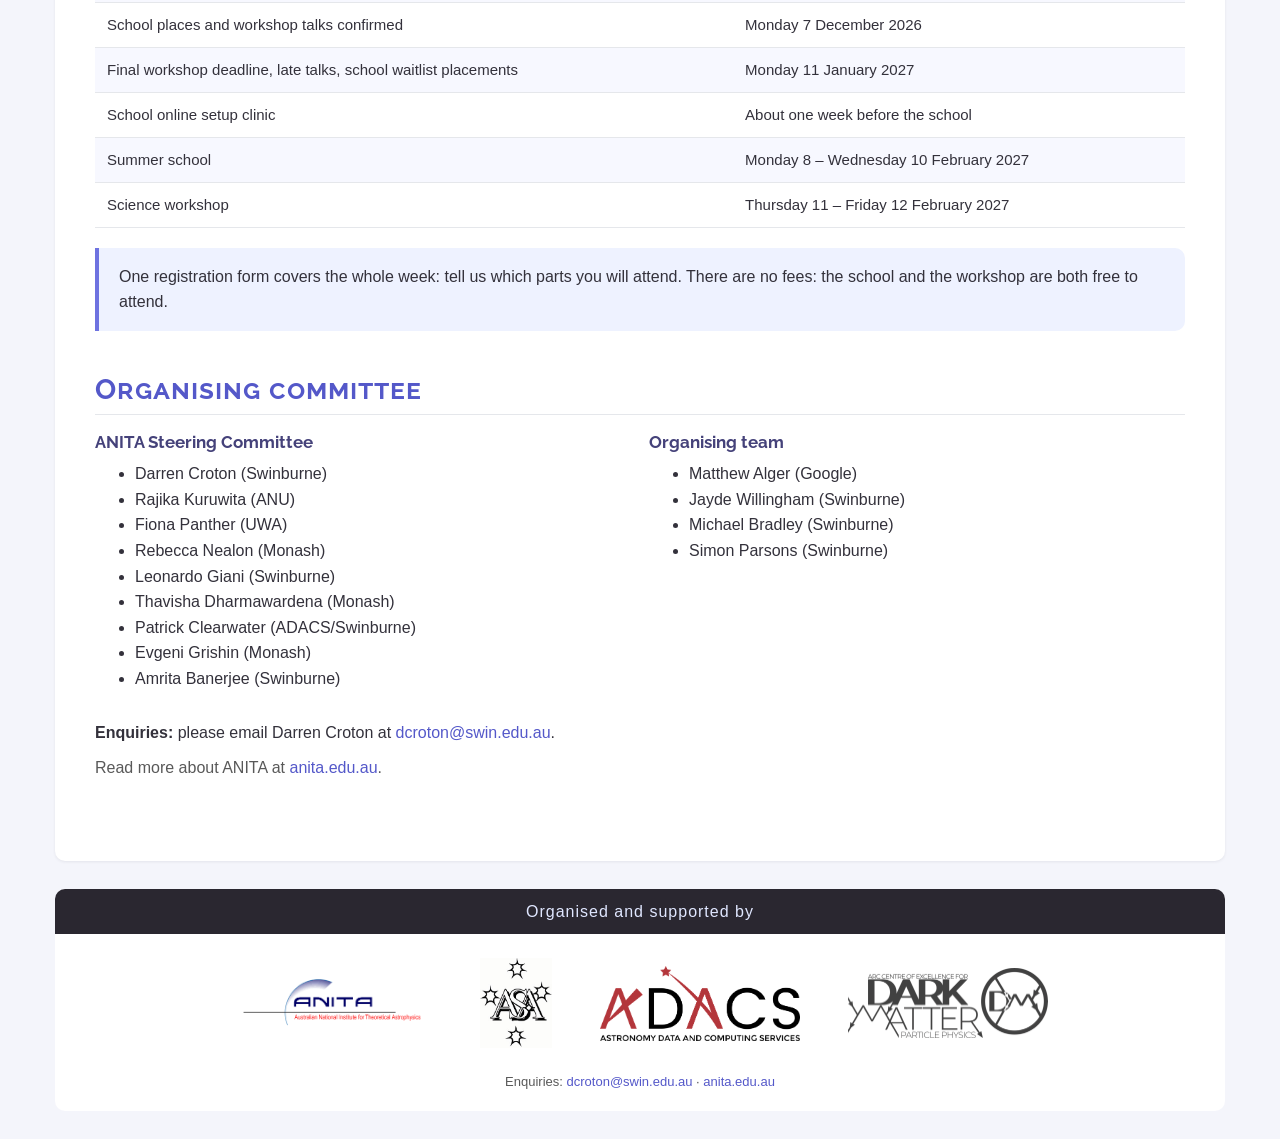
==== commit 3ff8798e: "Launch the site: allow indexing, update code of conduct, polish copy The site goes public today, whe" ====
--- a/index.html
+++ b/index.html
@@ -3,10 +3,8 @@
 <head>
     <meta charset="utf-8">
     <meta name="viewport" content="width=device-width, initial-scale=1">
-    <!-- Pre-launch: keep out of search engines. Remove at launch. -->
-    <meta name="robots" content="noindex, nofollow">
     <title>ANITA 2027 workshop and summer school</title>
-    <meta name="description" content="The 21st ANITA Workshop and the AI for Astrophysics Summer School, 8-12 February 2027, Swinburne University of Technology, Melbourne.">
+    <meta name="description" content="The 21st ANITA Science Workshop and the AI for Astrophysics Summer School, 8-12 February 2027, Swinburne University of Technology, Melbourne.">
 
     <link rel="stylesheet" href="https://fonts.googleapis.com/css?family=Raleway:400,700,800">
     <link rel="stylesheet" href="https://maxcdn.bootstrapcdn.com/bootstrap/3.3.7/css/bootstrap.min.css"
@@ -77,7 +75,7 @@
                 <tr>
                     <td class="slot-hands"><strong>School day 1</strong><br>Understand and use</td>
                     <td class="slot-hands"><strong>School day 2</strong><br>Direct and verify</td>
-                    <td class="slot-hands"><strong>School day 3</strong> (morning)<br>Finish and share; closes 14:30</td>
+                    <td class="slot-hands"><strong>School day 3</strong> (half day)<br>Finish and share; closes 14:30</td>
                     <td class="slot-talk"><strong>Workshop day 1</strong><br>Science talks</td>
                     <td class="slot-talk"><strong>Workshop day 2</strong><br>Science talks</td>
                 </tr>
@@ -121,7 +119,7 @@
         </div>
     </section>
 
-    <section class="section">
+    <section class="section" id="organisers">
         <h2 class="section-title">Organising committee</h2>
         <div class="card-grid">
             <div>
--- a/stylesheets/styles.css
+++ b/stylesheets/styles.css
@@ -371,6 +371,12 @@
     font-size: 16px;
 }
 
+/* Numbered list of long clauses (code of conduct): space the items apart. */
+.conduct-list > li {
+    margin-bottom: 10px;
+    padding-left: 4px;
+}
+
 .muted {
     color: var(--muted);
 }
